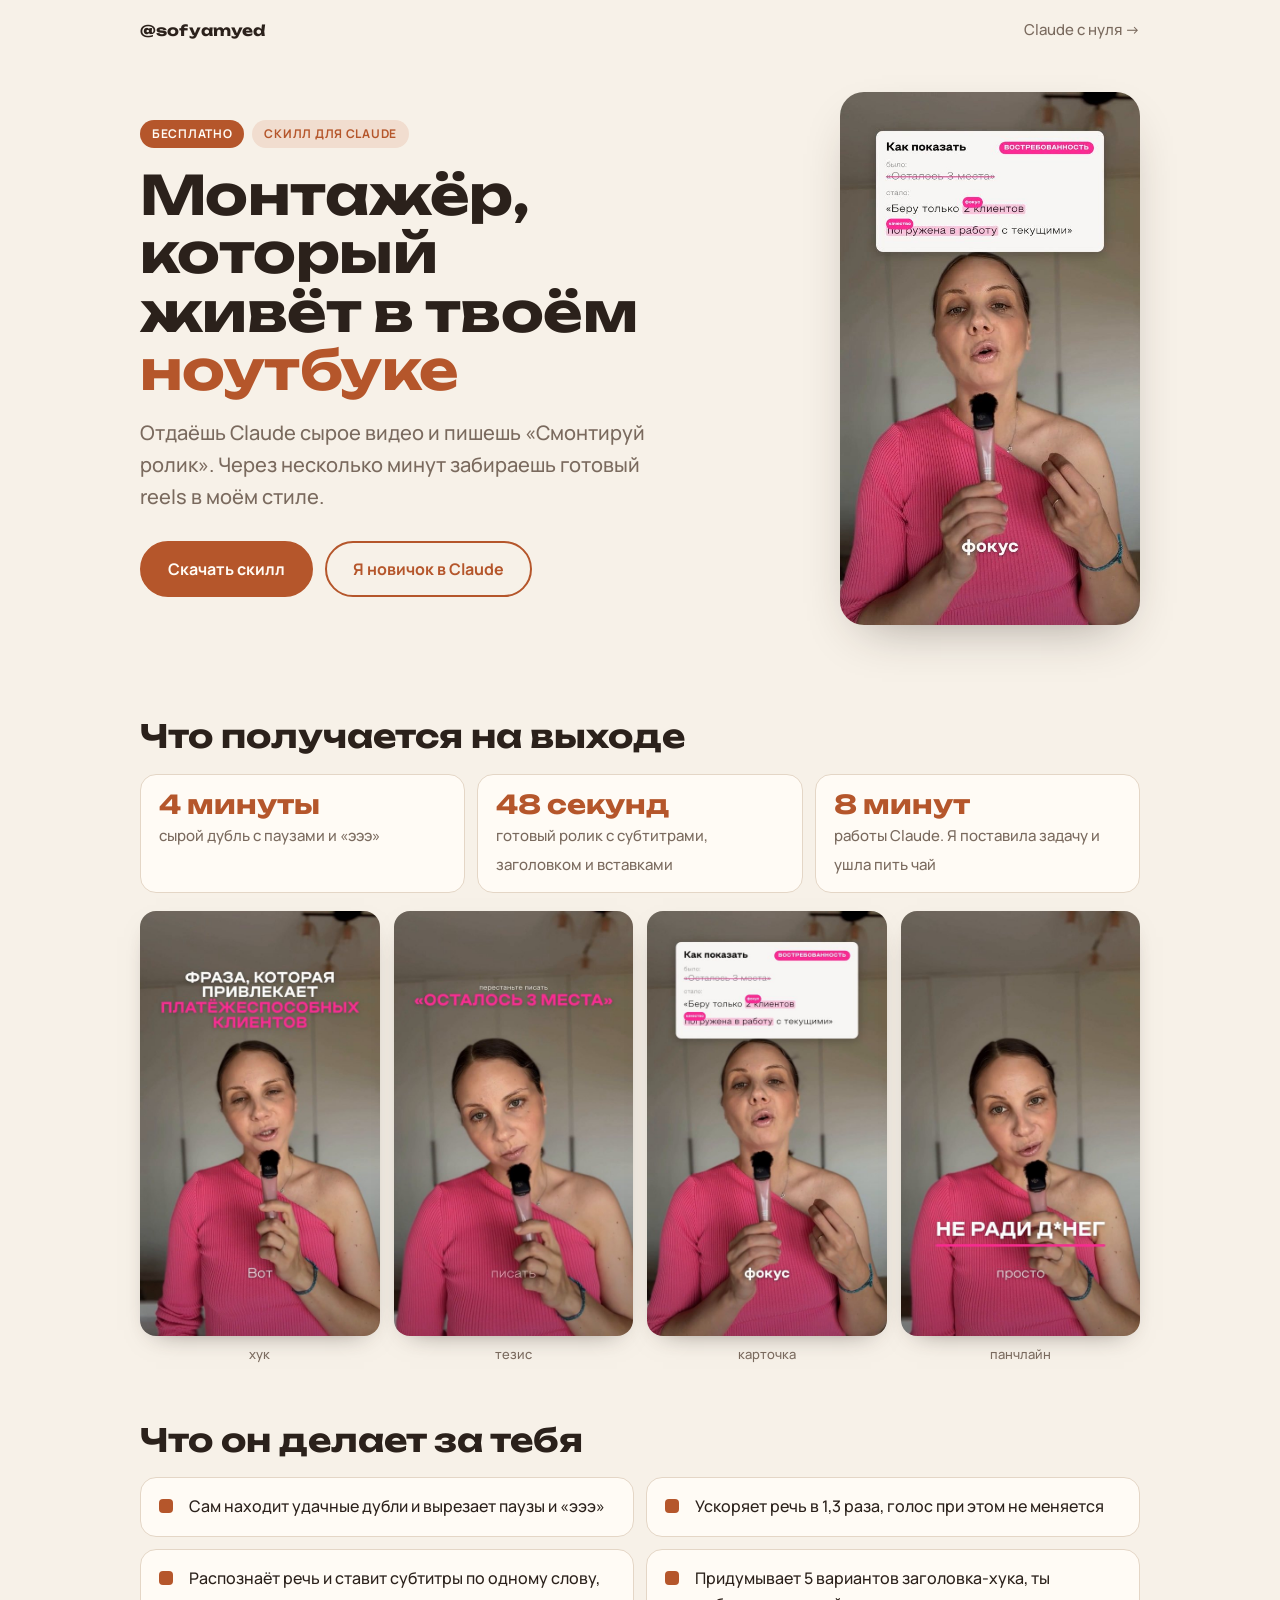
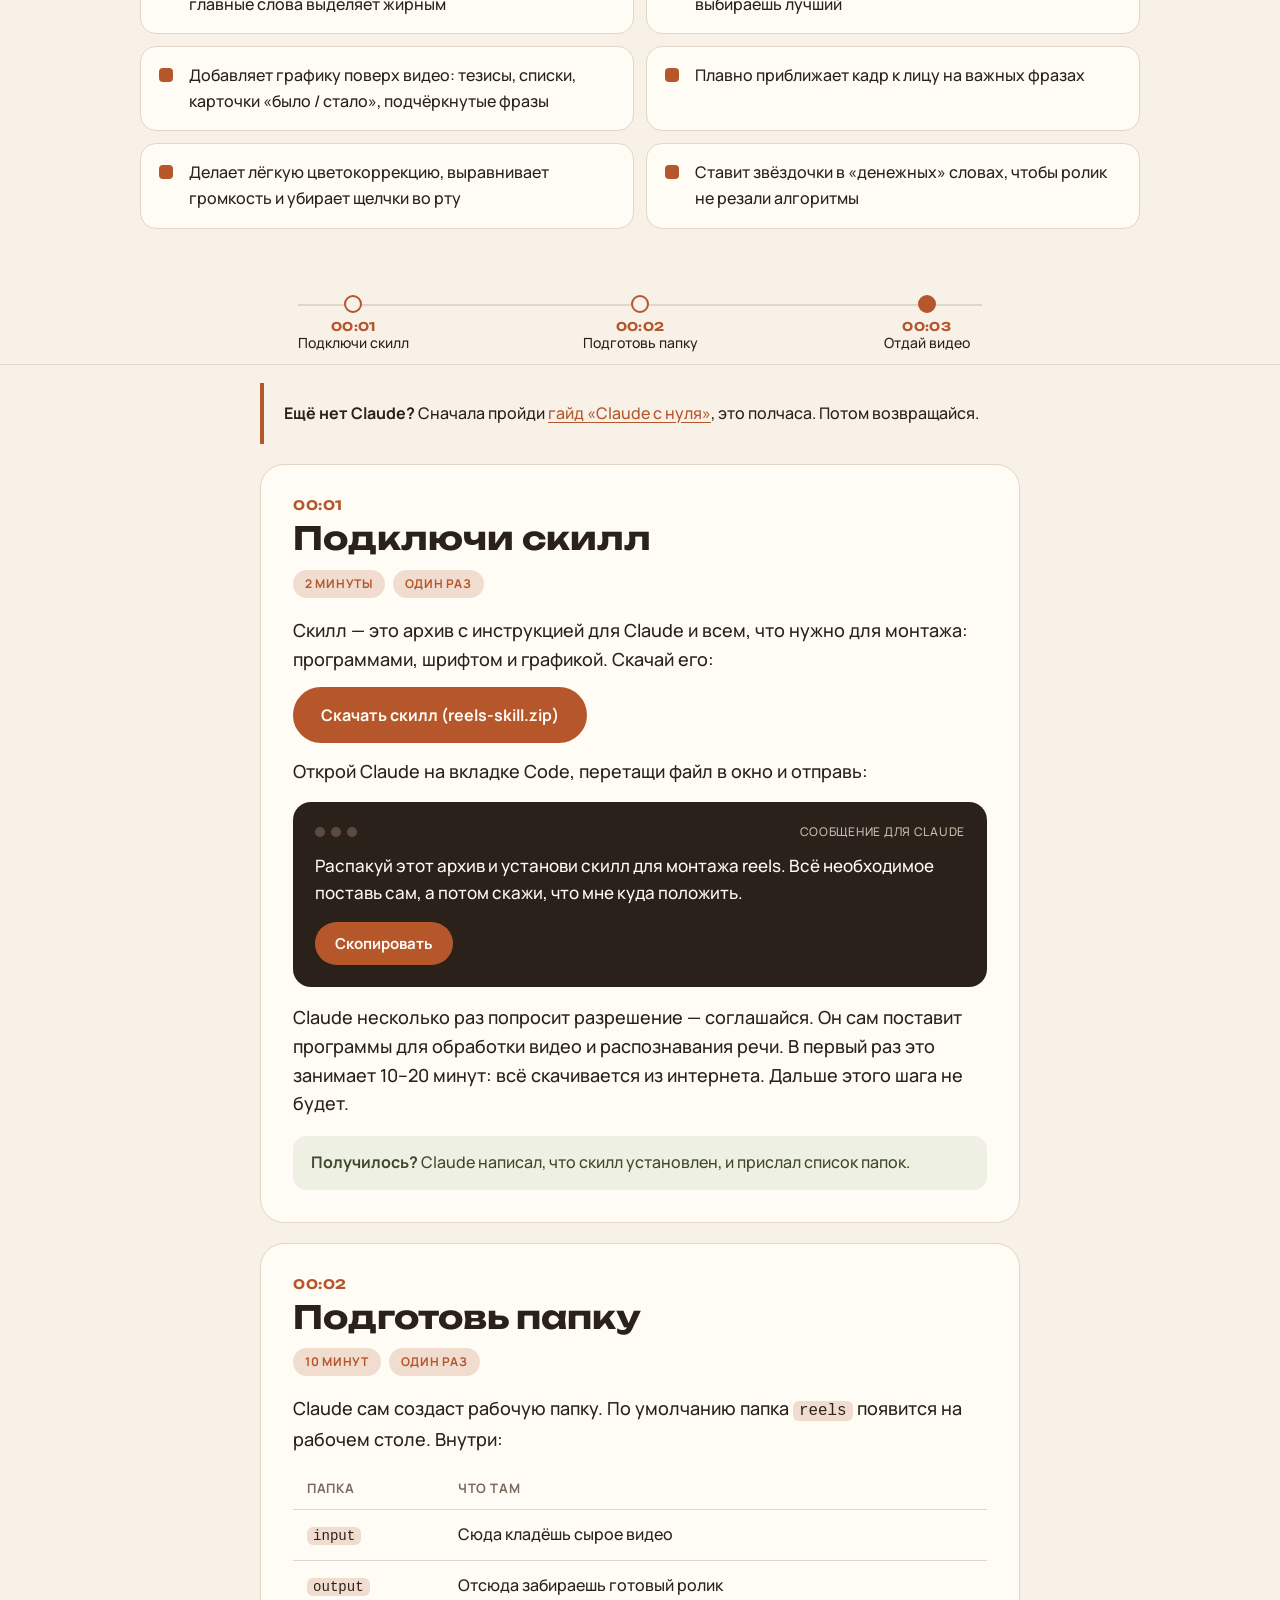
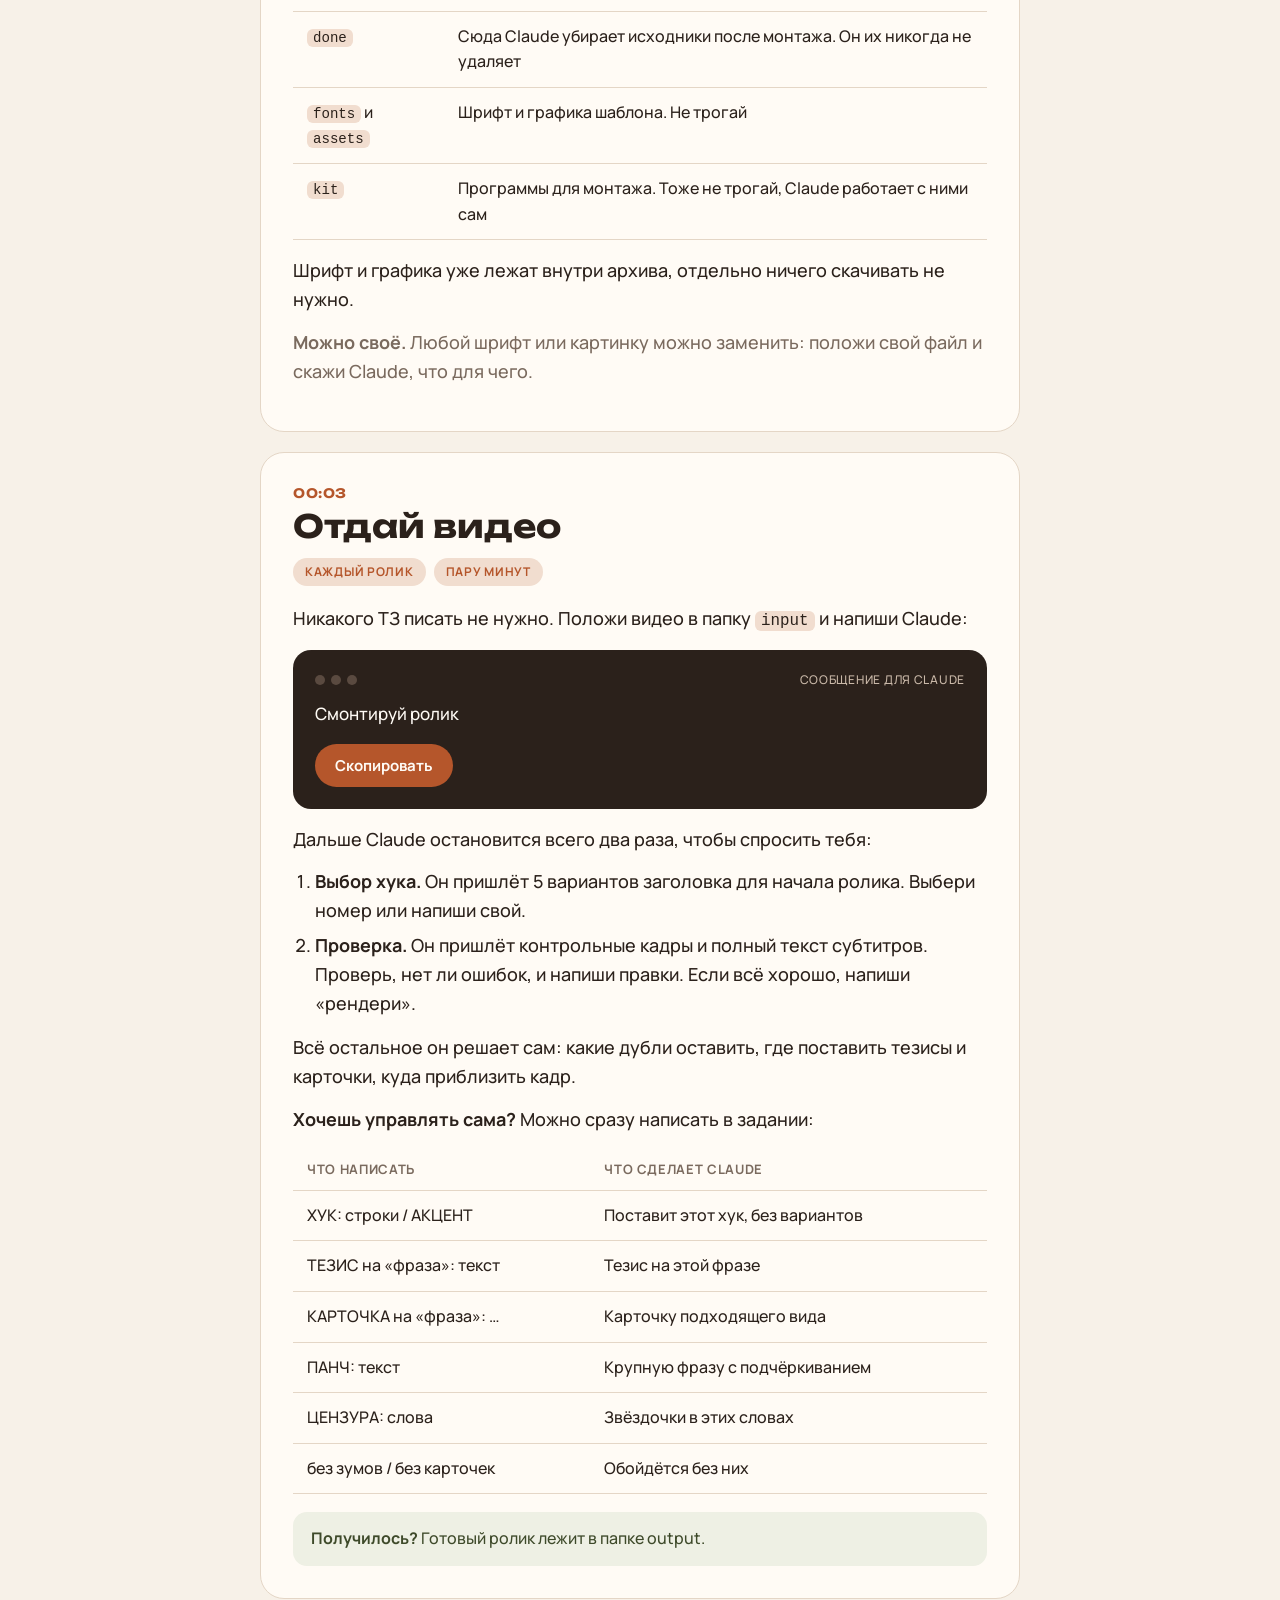
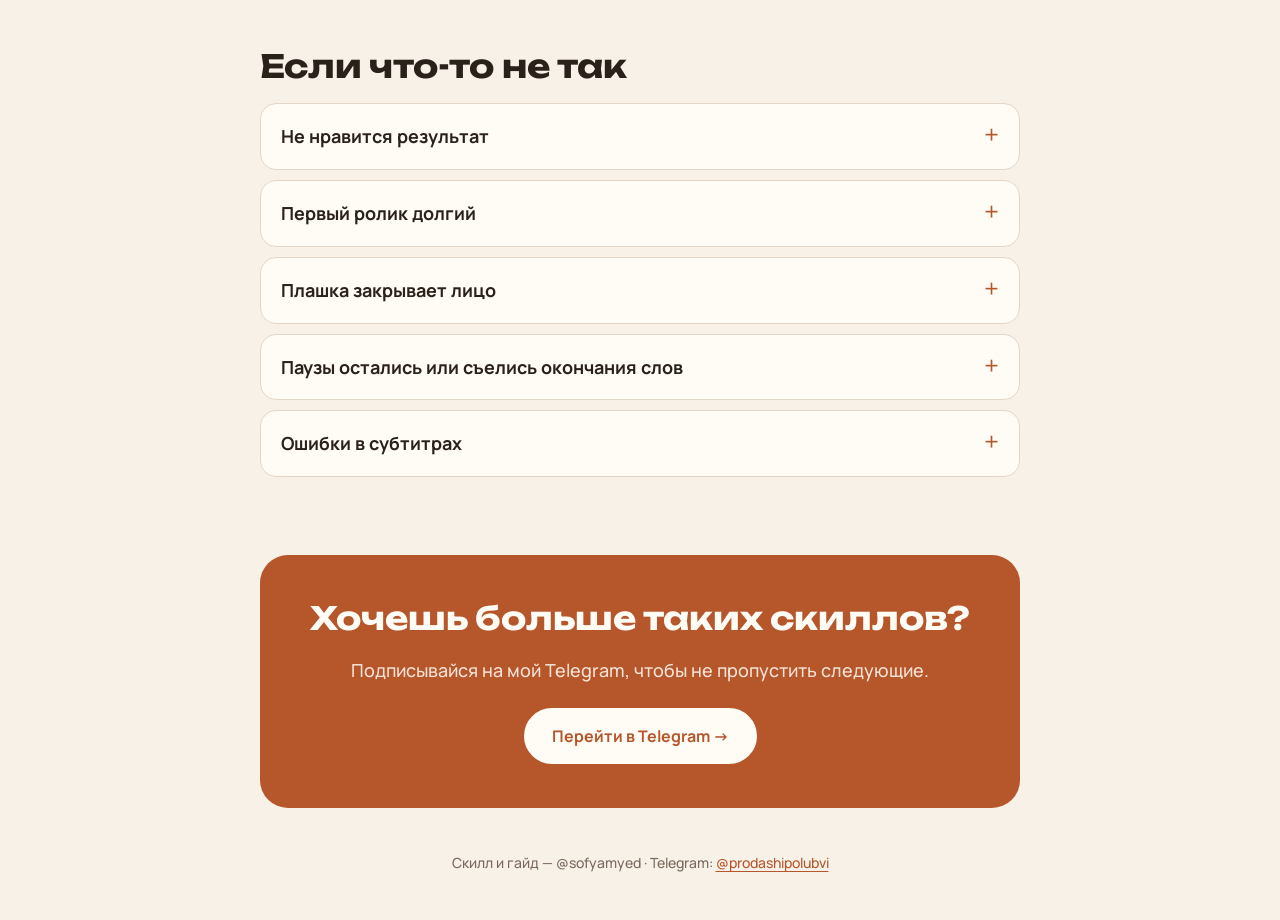
==== index.html @ a6f9e056 "Add files via upload" ====
<!doctype html>
<html lang="ru">
<head>
<meta charset="utf-8">
<meta name="viewport" content="width=device-width, initial-scale=1">
<title>Скилл монтажа reels для Claude | @sofyamyed</title>
<meta name="description" content="Бесплатный скилл для Claude: отдаёшь сырое видео — забираешь готовый reels с субтитрами, хуком и графикой.">
<meta property="og:type" content="article">
<meta property="og:title" content="Монтажёр в твоём ноутбуке">
<meta property="og:description" content="Бесплатный скилл для Claude: готовый reels из сырого видео">
<meta property="og:url" content="https://sofyamyed.github.io/">
<meta property="og:image" content="https://sofyamyed.github.io/img/prevyu-skill.jpg">
<meta name="twitter:card" content="summary_large_image">
<link rel="preconnect" href="https://fonts.googleapis.com">
<link rel="preconnect" href="https://fonts.gstatic.com" crossorigin>
<link href="https://fonts.googleapis.com/css2?family=Manrope:wght@400;500;700&family=Unbounded:wght@600;700&display=swap" rel="stylesheet">
<link rel="stylesheet" href="style.css">
</head>
<body>

<div class="wrap">
  <div class="top">
    <a class="top__brand" href="index.html">@sofyamyed</a>
    <a class="top__link" href="start.html">Claude с нуля →</a>
  </div>

  <header class="hero">
    <div>
      <div class="chips"><span class="chip chip--solid">бесплатно</span><span class="chip">скилл для Claude</span></div>
      <h1>Монтажёр, который живёт в твоём <em>ноутбуке</em></h1>
      <p class="lead">Отдаёшь Claude сырое видео и пишешь «Смонтируй ролик». Через несколько минут забираешь готовый reels в моём стиле.</p>
      <div class="btns">
        <a class="btn" href="files/reels-skill.zip" download>Скачать скилл</a>
        <a class="btn btn--ghost" href="start.html">Я новичок в Claude</a>
      </div>
    </div>
    <div class="hero__media hero__media--reel"><img src="img/kadr-3.jpg" alt="Кадр готового ролика с карточкой «было / стало»" width="540" height="960"></div>
  </header>

  <section>
    <h2>Что получается на выходе</h2>
    <div class="stats">
      <div class="stat"><b>4 минуты</b><span>сырой дубль с паузами и «эээ»</span></div>
      <div class="stat"><b>48 секунд</b><span>готовый ролик с субтитрами, заголовком и вставками</span></div>
      <div class="stat"><b>8 минут</b><span>работы Claude. Я поставила задачу и ушла пить чай</span></div>
    </div>
    <div class="reel">
      <figure><img src="img/kadr-1.jpg" alt="Хук в начале ролика" loading="lazy" width="540" height="960"><figcaption>хук</figcaption></figure>
      <figure><img src="img/kadr-2.jpg" alt="Тезис" loading="lazy" width="540" height="960"><figcaption>тезис</figcaption></figure>
      <figure><img src="img/kadr-3.jpg" alt="Карточка «было / стало»" loading="lazy" width="540" height="960"><figcaption>карточка</figcaption></figure>
      <figure><img src="img/kadr-4.jpg" alt="Панчлайн" loading="lazy" width="540" height="960"><figcaption>панчлайн</figcaption></figure>
    </div>
  </section>

  <section>
    <h2>Что он делает за тебя</h2>
    <ul class="feats">
      <li>Сам находит удачные дубли и вырезает паузы и «эээ»</li>
      <li>Ускоряет речь в 1,3 раза, голос при этом не меняется</li>
      <li>Распознаёт речь и ставит субтитры по одному слову, главные слова выделяет жирным</li>
      <li>Придумывает 5 вариантов заголовка-хука, ты выбираешь лучший</li>
      <li>Добавляет графику поверх видео: тезисы, списки, карточки «было / стало», подчёркнутые фразы</li>
      <li>Плавно приближает кадр к лицу на важных фразах</li>
      <li>Делает лёгкую цветокоррекцию, выравнивает громкость и убирает щелчки во рту</li>
      <li>Ставит звёздочки в «денежных» словах, чтобы ролик не резали алгоритмы</li>
    </ul>
  </section>
</div>

<nav class="tl" aria-label="Шаги">
  <div class="tl__track">
    <a class="tl__step" href="#step1"><span class="tl__dot"></span><span class="tl__time">00:01</span>Подключи скилл</a>
    <a class="tl__step" href="#step2"><span class="tl__dot"></span><span class="tl__time">00:02</span>Подготовь папку</a>
    <a class="tl__step" href="#step3"><span class="tl__dot"></span><span class="tl__time">00:03</span>Отдай видео</a>
  </div>
</nav>

<main class="wrap"><div class="narrow">

  <p class="aside"><b>Ещё нет Claude?</b> Сначала пройди <a href="start.html">гайд «Claude с нуля»</a>, это полчаса. Потом возвращайся.</p>

  <article class="step" id="step1">
    <div class="step__time">00:01</div>
    <h2>Подключи скилл</h2>
    <div class="chips"><span class="chip">2 минуты</span><span class="chip">один раз</span></div>
    <p>Скилл — это архив с инструкцией для Claude и всем, что нужно для монтажа: программами, шрифтом и графикой. Скачай его:</p>
    <p><a class="btn" href="files/reels-skill.zip" download>Скачать скилл (reels-skill.zip)</a></p>
    <p>Открой Claude на вкладке Code, перетащи файл в окно и отправь:</p>
    <div class="copy">
      <div class="copy__bar"><div class="copy__dots"><i></i><i></i><i></i></div><div class="copy__label">Сообщение для Claude</div></div>
      <p class="copy__text">Распакуй этот архив и установи скилл для монтажа reels. Всё необходимое поставь сам, а потом скажи, что мне куда положить.</p>
      <button class="copy__btn" type="button">Скопировать</button>
    </div>
    <p>Claude несколько раз попросит разрешение — соглашайся. Он сам поставит программы для обработки видео и распознавания речи. В первый раз это занимает 10–20 минут: всё скачивается из интернета. Дальше этого шага не будет.</p>
    <p class="check"><b>Получилось?</b> Claude написал, что скилл установлен, и прислал список папок.</p>
  </article>

  <article class="step" id="step2">
    <div class="step__time">00:02</div>
    <h2>Подготовь папку</h2>
    <div class="chips"><span class="chip">10 минут</span><span class="chip">один раз</span></div>
    <p>Claude сам создаст рабочую папку. По умолчанию папка <code>reels</code> появится на рабочем столе. Внутри:</p>
    <table class="table">
      <thead><tr><th>Папка</th><th>Что там</th></tr></thead>
      <tbody>
        <tr><td><code>input</code></td><td>Сюда кладёшь сырое видео</td></tr>
        <tr><td><code>output</code></td><td>Отсюда забираешь готовый ролик</td></tr>
        <tr><td><code>done</code></td><td>Сюда Claude убирает исходники после монтажа. Он их никогда не удаляет</td></tr>
        <tr><td><code>fonts</code> и <code>assets</code></td><td>Шрифт и графика шаблона. Не трогай</td></tr>
        <tr><td><code>kit</code></td><td>Программы для монтажа. Тоже не трогай, Claude работает с ними сам</td></tr>
      </tbody>
    </table>
    <p>Шрифт и графика уже лежат внутри архива, отдельно ничего скачивать не нужно.</p>
    <p class="muted"><b>Можно своё.</b> Любой шрифт или картинку можно заменить: положи свой файл и скажи Claude, что для чего.</p>
  </article>

  <article class="step" id="step3">
    <div class="step__time">00:03</div>
    <h2>Отдай видео</h2>
    <div class="chips"><span class="chip">каждый ролик</span><span class="chip">пару минут</span></div>
    <p>Никакого ТЗ писать не нужно. Положи видео в папку <code>input</code> и напиши Claude:</p>
    <div class="copy">
      <div class="copy__bar"><div class="copy__dots"><i></i><i></i><i></i></div><div class="copy__label">Сообщение для Claude</div></div>
      <p class="copy__text">Смонтируй ролик</p>
      <button class="copy__btn" type="button">Скопировать</button>
    </div>
    <p>Дальше Claude остановится всего два раза, чтобы спросить тебя:</p>
    <ol>
      <li><b>Выбор хука.</b> Он пришлёт 5 вариантов заголовка для начала ролика. Выбери номер или напиши свой.</li>
      <li><b>Проверка.</b> Он пришлёт контрольные кадры и полный текст субтитров. Проверь, нет ли ошибок, и напиши правки. Если всё хорошо, напиши «рендери».</li>
    </ol>
    <p>Всё остальное он решает сам: какие дубли оставить, где поставить тезисы и карточки, куда приблизить кадр.</p>
    <p><b>Хочешь управлять сама?</b> Можно сразу написать в задании:</p>
    <table class="table">
      <thead><tr><th>Что написать</th><th>Что сделает Claude</th></tr></thead>
      <tbody>
        <tr><td>ХУК: строки / АКЦЕНТ</td><td>Поставит этот хук, без вариантов</td></tr>
        <tr><td>ТЕЗИС на «фраза»: текст</td><td>Тезис на этой фразе</td></tr>
        <tr><td>КАРТОЧКА на «фраза»: …</td><td>Карточку подходящего вида</td></tr>
        <tr><td>ПАНЧ: текст</td><td>Крупную фразу с подчёркиванием</td></tr>
        <tr><td>ЦЕНЗУРА: слова</td><td>Звёздочки в этих словах</td></tr>
        <tr><td>без зумов / без карточек</td><td>Обойдётся без них</td></tr>
      </tbody>
    </table>
    <p class="check"><b>Получилось?</b> Готовый ролик лежит в папке output.</p>
  </article>

  <section class="faq">
    <h2>Если что-то не так</h2>
    <details><summary>Не нравится результат</summary><p>Напиши правку обычными словами: «субтитры крупнее», «зумов поменьше». Попроси запомнить, и следующие ролики будут уже с правкой.</p></details>
    <details><summary>Первый ролик долгий</summary><p>Это нормально: в первый раз Claude ставит программы и настраивается. Дальше быстрее.</p></details>
    <details><summary>Плашка закрывает лицо</summary><p>Напиши, на какой секунде: «на 0:15 плашка наезжает на лицо, сдвинь её». Claude переставит.</p></details>
    <details><summary>Паузы остались или съелись окончания слов</summary><p>Иногда склейки получаются слишком длинными, а иногда наоборот, слишком короткими, и проглатываются концы слов. Напиши, где именно: «на 0:22 большая пауза» или «на 0:31 обрезалось окончание слова, верни».</p></details>
    <details><summary>Ошибки в субтитрах</summary><p>Claude мог не так расслышать слово или написать его неправильно. Напиши: «на 0:40 в субтитрах не то слово, должно быть …». Он поправит.</p></details>
  </section>

  <div class="final">
    <h2>Хочешь больше таких скиллов?</h2>
    <p>Подписывайся на мой Telegram, чтобы не пропустить следующие.</p>
    <a class="btn btn--light" href="https://t.me/prodashipolubvi" target="_blank" rel="noopener">Перейти в Telegram →</a>
  </div>

</div></main>

<footer>Скилл и гайд — @sofyamyed · Telegram: <a href="https://t.me/prodashipolubvi" target="_blank" rel="noopener">@prodashipolubvi</a></footer>
<script src="script.js"></script>
</body>
</html>
---- style.css ----
:root{
  --bg:#F7F1E8; --card:#FFFBF5; --line:#E4D6C6; --ink:#2B211B; --muted:#7A6A5E;
  --accent:#B5562B; --accent-dark:#9C4722; --accent-soft:#F1DDCF; --dark:#2B211B; --on-dark:#FFFBF5;
  --head:'Unbounded',system-ui,sans-serif; --body:'Manrope',system-ui,-apple-system,'Segoe UI',Arial,sans-serif;
}
*{box-sizing:border-box}
html{scroll-behavior:smooth;-webkit-text-size-adjust:100%}
body{margin:0;background:var(--bg);color:var(--ink);font:500 18px/1.6 var(--body)}
img{max-width:100%;height:auto;display:block}
a{color:var(--accent);text-underline-offset:3px}
a:hover{color:var(--accent-dark)}
code{font-family:ui-monospace,Menlo,Consolas,monospace;font-size:.88em;background:var(--accent-soft);padding:1px 6px;border-radius:6px}
.wrap{max-width:1040px;margin:0 auto;padding:0 20px}
.narrow{max-width:760px;margin:0 auto}

/* top bar */
.top{display:flex;justify-content:space-between;align-items:center;padding:18px 0;font-size:15px}
.top__brand{font:700 15px var(--head);color:var(--ink);text-decoration:none;letter-spacing:.01em}
.top__link{color:var(--muted);text-decoration:none}
.top__link:hover{color:var(--accent)}

/* hero */
.hero{display:grid;grid-template-columns:1.1fr .9fr;gap:48px;align-items:center;padding:32px 0 64px}
.hero__media img{border-radius:24px;width:100%;max-width:440px;margin-left:auto;box-shadow:0 20px 50px -24px rgba(43,33,27,.45)}
.hero__media--reel img{max-width:300px}
h1{font:700 clamp(34px,5vw,54px)/1.08 var(--head);margin:18px 0 18px;letter-spacing:-.01em}
h1 em{font-style:normal;color:var(--accent)}
.lead{font-size:20px;color:var(--muted);margin:0 0 28px;max-width:34em}
.btns{display:flex;flex-wrap:wrap;gap:12px}
.btn{display:inline-flex;align-items:center;gap:8px;background:var(--accent);color:var(--on-dark);text-decoration:none;font:700 16px var(--body);padding:15px 26px;border-radius:999px;border:2px solid var(--accent);transition:background .2s,border-color .2s}
.btn:hover{background:var(--accent-dark);border-color:var(--accent-dark);color:var(--on-dark)}
.btn--ghost{background:transparent;color:var(--accent)}
.btn--ghost:hover{background:var(--accent-soft);color:var(--accent-dark);border-color:var(--accent)}
.btn--light{background:var(--on-dark);color:var(--accent);border-color:var(--on-dark)}
.btn--light:hover{background:#fff;color:var(--accent-dark);border-color:#fff}

/* chips */
.chips{display:flex;flex-wrap:wrap;gap:8px}
.chip{display:inline-block;font:700 12px/1 var(--body);letter-spacing:.06em;text-transform:uppercase;color:var(--accent);background:var(--accent-soft);padding:8px 12px;border-radius:999px}
.chip--solid{background:var(--accent);color:var(--on-dark)}

/* sections */
section{padding:28px 0}
h2{font:700 clamp(24px,3.2vw,32px)/1.2 var(--head);margin:0 0 18px}
h3{font:700 19px/1.35 var(--head);margin:0 0 8px}
p{margin:0 0 14px}
.muted{color:var(--muted)}

/* three cards */
.grid3{display:grid;grid-template-columns:repeat(3,1fr);gap:16px}
.card{background:var(--card);border:1px solid var(--line);border-radius:20px;padding:24px}
.card p{margin:0;color:var(--muted);font-size:16px}
.note{margin-top:18px;font-size:16px;color:var(--muted)}

/* timeline */
.tl{position:sticky;top:0;z-index:5;background:rgba(247,241,232,.94);backdrop-filter:blur(8px);-webkit-backdrop-filter:blur(8px);border-bottom:1px solid var(--line);margin:24px 0 8px}
.tl__track{position:relative;display:flex;justify-content:space-between;max-width:900px;margin:0 auto;padding:14px 20px 12px}
.tl__track:before{content:'';position:absolute;left:12%;right:12%;top:23px;height:2px;background:var(--line)}
.tl__step{position:relative;flex:1;text-align:center;text-decoration:none;color:var(--ink);font-size:14px;line-height:1.3}
.tl__dot{display:block;width:18px;height:18px;margin:0 auto 6px;border-radius:50%;background:var(--bg);border:2px solid var(--accent);transition:background .2s}
.tl__step:hover .tl__dot,.tl__step.is-on .tl__dot{background:var(--accent)}
.tl__time{display:block;font:700 12px var(--head);color:var(--accent);letter-spacing:.03em}

/* step card */
.step{scroll-margin-top:96px;background:var(--card);border:1px solid var(--line);border-radius:24px;padding:32px;margin:20px 0}
.step__time{font:700 13px var(--head);color:var(--accent);letter-spacing:.04em;margin-bottom:6px}
.step h2{margin-bottom:12px}
.step .chips{margin-bottom:18px}
.step ol,.step ul{padding-left:22px;margin:0 0 16px}
.step li{margin:6px 0}
.check{margin:18px 0 0;padding:14px 18px;border-radius:14px;background:#EEF0E4;color:#3E4A2A;font-size:16px}
.check b{color:#3E4A2A}
.aside{margin:18px 0;padding:18px 20px;border-left:4px solid var(--accent);background:var(--bg);border-radius:0 14px 14px 0;font-size:16px}
.aside ul,.aside ol{margin:8px 0 10px}
.aside p:last-child{margin-bottom:0}

/* copy card */
.copy{background:var(--dark);border-radius:18px;padding:20px 22px 22px;margin:16px 0}
.copy__bar{display:flex;align-items:center;justify-content:space-between;gap:12px;margin-bottom:12px}
.copy__dots{display:flex;gap:6px}.copy__dots i{width:10px;height:10px;border-radius:50%;background:#5a4a40;display:block}
.copy__label{color:#C9B8A8;font-size:12px;letter-spacing:.06em;text-transform:uppercase}
.copy__text{color:var(--on-dark);font-size:17px;line-height:1.55;white-space:pre-wrap;margin:0}
.copy__btn{margin-top:16px;background:var(--accent);color:var(--on-dark);border:0;border-radius:999px;padding:11px 20px;font:700 15px var(--body);cursor:pointer;transition:background .2s}
.copy__btn:hover{background:var(--accent-dark)}
.copy__btn.is-done{background:#6b7d4a}

/* tables */
.table{width:100%;border-collapse:collapse;font-size:16px;margin:8px 0 16px}
.table th,.table td{text-align:left;padding:12px 14px;border-bottom:1px solid var(--line);vertical-align:top}
.table th{font:700 13px var(--body);letter-spacing:.05em;text-transform:uppercase;color:var(--muted)}

/* faq */
.faq details{background:var(--card);border:1px solid var(--line);border-radius:16px;margin:10px 0;padding:0 20px}
.faq summary{cursor:pointer;list-style:none;font-weight:700;padding:18px 28px 18px 0;position:relative}
.faq summary::-webkit-details-marker{display:none}
.faq summary:after{content:'+';position:absolute;right:0;top:12px;font:400 26px var(--body);color:var(--accent)}
.faq details[open] summary:after{content:'–'}
.faq details p{color:var(--muted);font-size:16px;padding-bottom:16px;margin:0}

/* storyboard */
.reel{display:grid;grid-template-columns:repeat(4,1fr);gap:14px;margin-top:18px}
.reel figure{margin:0}
.reel img{border-radius:16px;aspect-ratio:9/16;object-fit:cover;width:100%;box-shadow:0 10px 26px -16px rgba(43,33,27,.6)}
.reel figcaption{font-size:13px;color:var(--muted);text-align:center;margin-top:8px}
.stats{display:flex;flex-wrap:wrap;gap:12px;margin-top:4px}
.stat{background:var(--card);border:1px solid var(--line);border-radius:16px;padding:14px 18px;flex:1;min-width:180px}
.stat b{display:block;font:700 26px/1.2 var(--head);color:var(--accent)}
.stat span{font-size:15px;color:var(--muted)}

/* feature list */
.feats{list-style:none;padding:0;margin:0;display:grid;grid-template-columns:1fr 1fr;gap:12px}
.feats li{background:var(--card);border:1px solid var(--line);border-radius:16px;padding:16px 18px 16px 48px;position:relative;font-size:16px}
.feats li:before{content:'';position:absolute;left:18px;top:21px;width:14px;height:14px;border-radius:4px;background:var(--accent)}

/* final */
.final{background:var(--accent);color:var(--on-dark);border-radius:28px;padding:44px 36px;margin:40px 0 24px;text-align:center}
.final h2{color:var(--on-dark)}
.final p{color:#F6E2D6;max-width:34em;margin:0 auto 24px}
footer{padding:20px 0 48px;text-align:center;font-size:14px;color:var(--muted)}

@media (max-width:820px){
  .hero{grid-template-columns:1fr;gap:28px;padding-top:12px}
  .hero__media{order:-1}
  .hero__media img{margin:0 auto;max-width:360px}
  .hero__media--reel img{max-width:240px}
  .grid3{grid-template-columns:1fr}
  .feats{grid-template-columns:1fr}
  .reel{grid-template-columns:repeat(2,1fr)}
}
@media (max-width:520px){
  body{font-size:17px}
  .wrap{padding:0 16px}
  .step{padding:22px 18px}
  .lead{font-size:18px}
  .tl__step{font-size:11px}
  .tl__time{font-size:10px}
  .final{padding:32px 20px}
  .table th,.table td{padding:10px 8px}
  .btn{width:100%;justify-content:center}
}
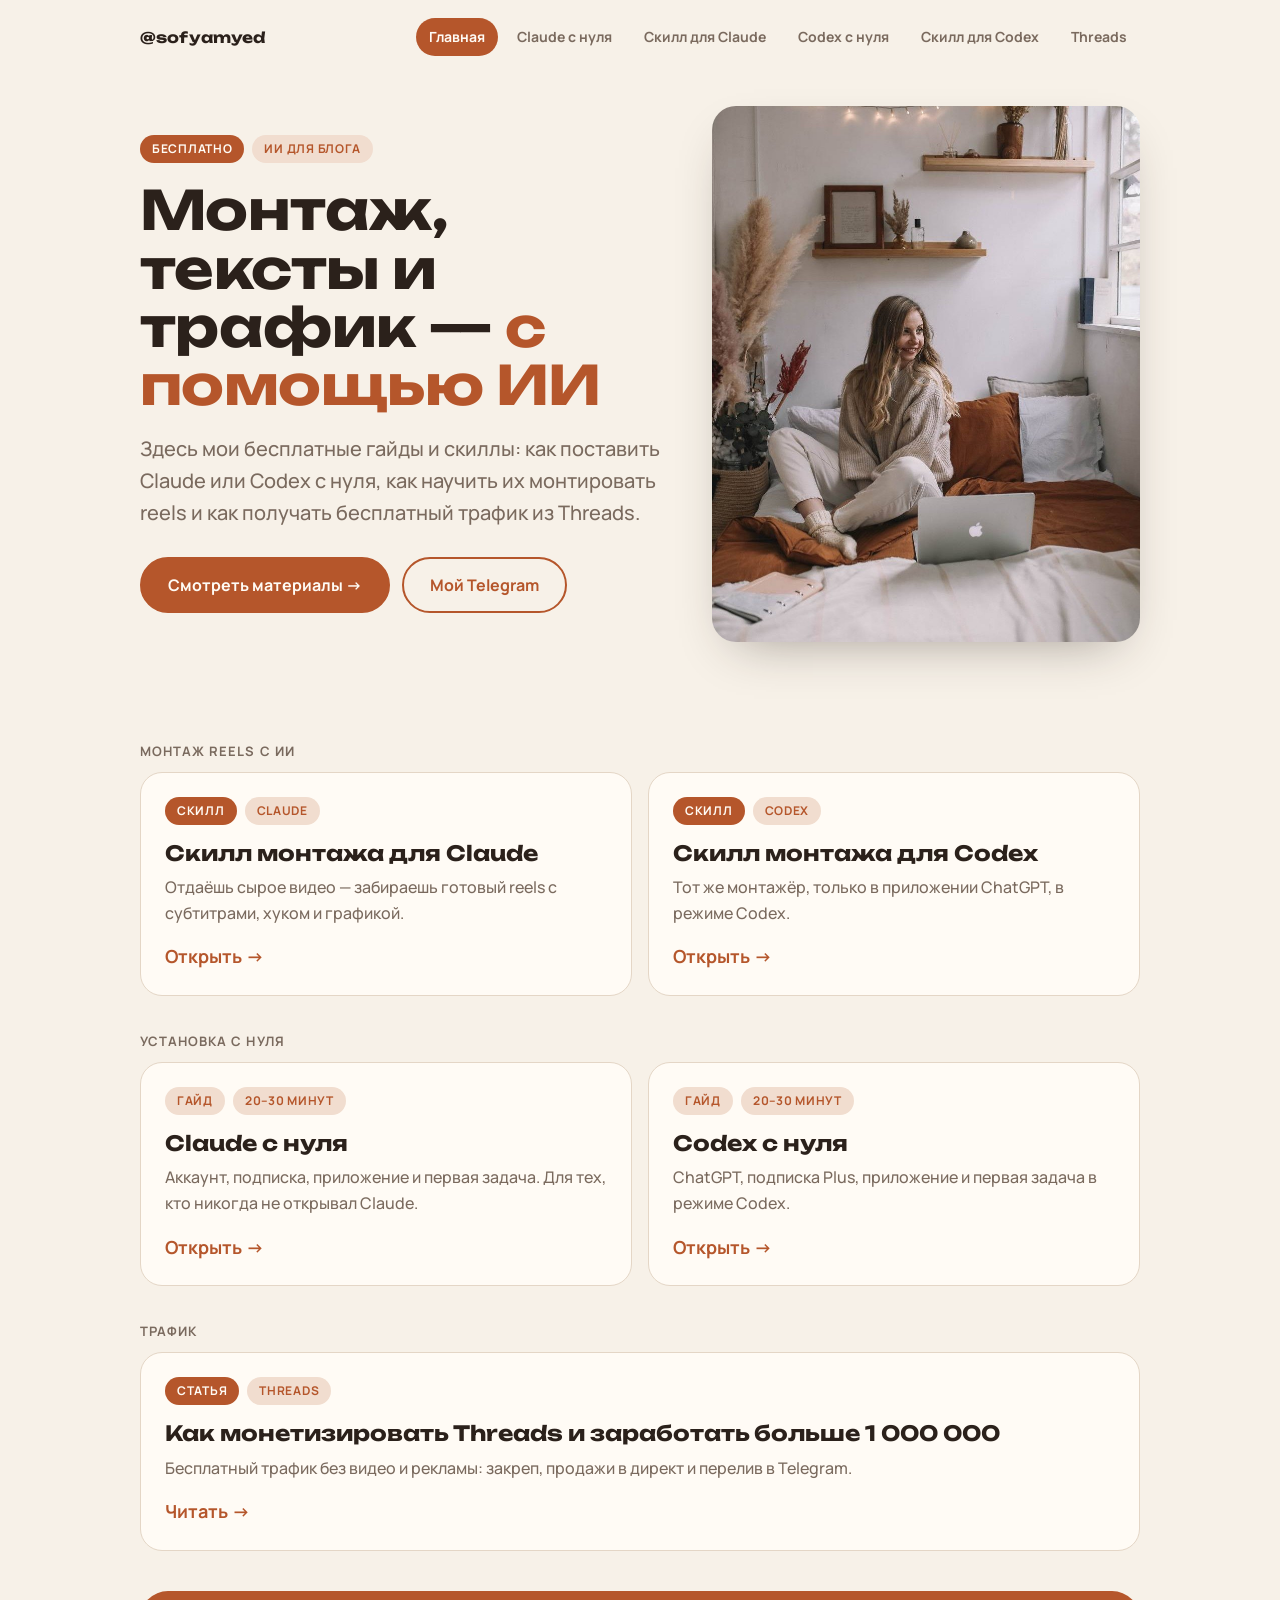
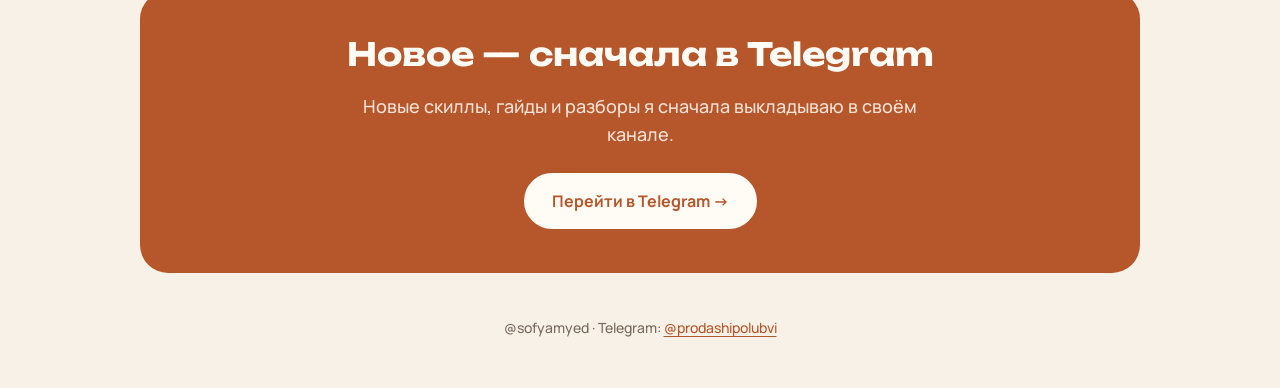
==== commit fca79122: "Add files via upload" ====
--- a/index.html
+++ b/index.html
@@ -3,166 +3,99 @@
 <head>
 <meta charset="utf-8">
 <meta name="viewport" content="width=device-width, initial-scale=1">
-<title>Скилл монтажа reels для Claude | @sofyamyed</title>
-<meta name="description" content="Бесплатный скилл для Claude: отдаёшь сырое видео — забираешь готовый reels с субтитрами, хуком и графикой.">
-<meta property="og:type" content="article">
-<meta property="og:title" content="Монтажёр в твоём ноутбуке">
-<meta property="og:description" content="Бесплатный скилл для Claude: готовый reels из сырого видео">
+<title>@sofyamyed — ИИ и трафик для экспертов</title>
+<meta name="description" content="Бесплатные гайды и скиллы: Claude и Codex с нуля, монтаж reels с помощью ИИ, статья про трафик из Threads.">
+<meta property="og:type" content="website">
+<meta property="og:title" content="@sofyamyed — ИИ и трафик для экспертов">
+<meta property="og:description" content="Гайды по Claude и Codex, скилл монтажа reels и статья про Threads">
 <meta property="og:url" content="https://sofyamyed.github.io/">
-<meta property="og:image" content="https://sofyamyed.github.io/img/prevyu-skill.jpg">
+<meta property="og:image" content="https://sofyamyed.github.io/img/prevyu-home.jpg">
 <meta name="twitter:card" content="summary_large_image">
 <link rel="preconnect" href="https://fonts.googleapis.com">
 <link rel="preconnect" href="https://fonts.gstatic.com" crossorigin>
 <link href="https://fonts.googleapis.com/css2?family=Manrope:wght@400;500;700&family=Unbounded:wght@600;700&display=swap" rel="stylesheet">
 <link rel="stylesheet" href="style.css">
+<style>
+  .hub{display:grid;grid-template-columns:repeat(2,1fr);gap:16px;margin-top:8px}
+  .tile{display:flex;flex-direction:column;background:var(--card);border:1px solid var(--line);border-radius:22px;padding:24px;text-decoration:none;color:var(--ink);transition:transform .2s,box-shadow .2s,border-color .2s}
+  .tile:hover{transform:translateY(-3px);border-color:var(--accent);box-shadow:0 14px 34px -22px rgba(43,33,27,.6);color:var(--ink)}
+  .tile .chips{margin-bottom:14px}
+  .tile h3{font-size:21px;margin-bottom:8px}
+  .tile p{color:var(--muted);font-size:16px;margin:0 0 16px}
+  .tile__go{margin-top:auto;font-weight:700;color:var(--accent)}
+  .tile--wide{grid-column:1/-1}
+  .group{font:700 13px var(--body);letter-spacing:.08em;text-transform:uppercase;color:var(--muted);margin:36px 0 12px}
+  @media (max-width:820px){.hub{grid-template-columns:1fr}}
+</style>
 </head>
 <body>
 
 <div class="wrap">
-  <div class="top">
-    <a class="top__brand" href="index.html">@sofyamyed</a>
-    <a class="top__link" href="start.html">Claude с нуля →</a>
-  </div>
+  <div class="top"><a class="top__brand" href="index.html">@sofyamyed</a><nav class="menu" aria-label="Разделы сайта"><a href="index.html" class="is-on" aria-current="page">Главная</a><a href="start.html">Claude с нуля</a><a href="claude.html">Скилл для Claude</a><a href="codex-start.html">Codex с нуля</a><a href="codex.html">Скилл для Codex</a><a href="threads.html">Threads</a></nav></div>
 
   <header class="hero">
     <div>
-      <div class="chips"><span class="chip chip--solid">бесплатно</span><span class="chip">скилл для Claude</span></div>
-      <h1>Монтажёр, который живёт в твоём <em>ноутбуке</em></h1>
-      <p class="lead">Отдаёшь Claude сырое видео и пишешь «Смонтируй ролик». Через несколько минут забираешь готовый reels в моём стиле.</p>
-      <div class="btns">
-        <a class="btn" href="files/reels-skill.zip" download>Скачать скилл</a>
-        <a class="btn btn--ghost" href="start.html">Я новичок в Claude</a>
-      </div>
+      <div class="chips"><span class="chip chip--solid">бесплатно</span><span class="chip">ИИ для блога</span></div>
+      <h1>Монтаж, тексты и трафик — <em>с помощью ИИ</em></h1>
+      <p class="lead">Здесь мои бесплатные гайды и скиллы: как поставить Claude или Codex с нуля, как научить их монтировать reels и как получать бесплатный трафик из Threads.</p>
+      <div class="btns"><a class="btn" href="#all">Смотреть материалы →</a><a class="btn btn--ghost" href="https://t.me/prodashipolubvi" target="_blank" rel="noopener">Мой Telegram</a></div>
     </div>
-    <div class="hero__media hero__media--reel"><img src="img/kadr-3.jpg" alt="Кадр готового ролика с карточкой «было / стало»" width="540" height="960"></div>
+    <div class="hero__media"><img src="img/oblozhka.jpg" alt="Софья с ноутбуком" width="853" height="1066"></div>
   </header>
-
-  <section>
-    <h2>Что получается на выходе</h2>
-    <div class="stats">
-      <div class="stat"><b>4 минуты</b><span>сырой дубль с паузами и «эээ»</span></div>
-      <div class="stat"><b>48 секунд</b><span>готовый ролик с субтитрами, заголовком и вставками</span></div>
-      <div class="stat"><b>8 минут</b><span>работы Claude. Я поставила задачу и ушла пить чай</span></div>
-    </div>
-    <div class="reel">
-      <figure><img src="img/kadr-1.jpg" alt="Хук в начале ролика" loading="lazy" width="540" height="960"><figcaption>хук</figcaption></figure>
-      <figure><img src="img/kadr-2.jpg" alt="Тезис" loading="lazy" width="540" height="960"><figcaption>тезис</figcaption></figure>
-      <figure><img src="img/kadr-3.jpg" alt="Карточка «было / стало»" loading="lazy" width="540" height="960"><figcaption>карточка</figcaption></figure>
-      <figure><img src="img/kadr-4.jpg" alt="Панчлайн" loading="lazy" width="540" height="960"><figcaption>панчлайн</figcaption></figure>
-    </div>
-  </section>
-
-  <section>
-    <h2>Что он делает за тебя</h2>
-    <ul class="feats">
-      <li>Сам находит удачные дубли и вырезает паузы и «эээ»</li>
-      <li>Ускоряет речь в 1,3 раза, голос при этом не меняется</li>
-      <li>Распознаёт речь и ставит субтитры по одному слову, главные слова выделяет жирным</li>
-      <li>Придумывает 5 вариантов заголовка-хука, ты выбираешь лучший</li>
-      <li>Добавляет графику поверх видео: тезисы, списки, карточки «было / стало», подчёркнутые фразы</li>
-      <li>Плавно приближает кадр к лицу на важных фразах</li>
-      <li>Делает лёгкую цветокоррекцию, выравнивает громкость и убирает щелчки во рту</li>
-      <li>Ставит звёздочки в «денежных» словах, чтобы ролик не резали алгоритмы</li>
-    </ul>
-  </section>
 </div>
 
-<nav class="tl" aria-label="Шаги">
-  <div class="tl__track">
-    <a class="tl__step" href="#step1"><span class="tl__dot"></span><span class="tl__time">00:01</span>Подключи скилл</a>
-    <a class="tl__step" href="#step2"><span class="tl__dot"></span><span class="tl__time">00:02</span>Подготовь папку</a>
-    <a class="tl__step" href="#step3"><span class="tl__dot"></span><span class="tl__time">00:03</span>Отдай видео</a>
+<main class="wrap" id="all">
+
+  <p class="group">Монтаж reels с ИИ</p>
+  <div class="hub">
+    <a class="tile" href="claude.html">
+      <div class="chips"><span class="chip chip--solid">скилл</span><span class="chip">Claude</span></div>
+      <h3>Скилл монтажа для Claude</h3>
+      <p>Отдаёшь сырое видео — забираешь готовый reels с субтитрами, хуком и графикой.</p>
+      <span class="tile__go">Открыть →</span>
+    </a>
+    <a class="tile" href="codex.html">
+      <div class="chips"><span class="chip chip--solid">скилл</span><span class="chip">Codex</span></div>
+      <h3>Скилл монтажа для Codex</h3>
+      <p>Тот же монтажёр, только в приложении ChatGPT, в режиме Codex.</p>
+      <span class="tile__go">Открыть →</span>
+    </a>
   </div>
-</nav>
 
-<main class="wrap"><div class="narrow">
+  <p class="group">Установка с нуля</p>
+  <div class="hub">
+    <a class="tile" href="start.html">
+      <div class="chips"><span class="chip">гайд</span><span class="chip">20–30 минут</span></div>
+      <h3>Claude с нуля</h3>
+      <p>Аккаунт, подписка, приложение и первая задача. Для тех, кто никогда не открывал Claude.</p>
+      <span class="tile__go">Открыть →</span>
+    </a>
+    <a class="tile" href="codex-start.html">
+      <div class="chips"><span class="chip">гайд</span><span class="chip">20–30 минут</span></div>
+      <h3>Codex с нуля</h3>
+      <p>ChatGPT, подписка Plus, приложение и первая задача в режиме Codex.</p>
+      <span class="tile__go">Открыть →</span>
+    </a>
+  </div>
 
-  <p class="aside"><b>Ещё нет Claude?</b> Сначала пройди <a href="start.html">гайд «Claude с нуля»</a>, это полчаса. Потом возвращайся.</p>
-
-  <article class="step" id="step1">
-    <div class="step__time">00:01</div>
-    <h2>Подключи скилл</h2>
-    <div class="chips"><span class="chip">2 минуты</span><span class="chip">один раз</span></div>
-    <p>Скилл — это архив с инструкцией для Claude и всем, что нужно для монтажа: программами, шрифтом и графикой. Скачай его:</p>
-    <p><a class="btn" href="files/reels-skill.zip" download>Скачать скилл (reels-skill.zip)</a></p>
-    <p>Открой Claude на вкладке Code, перетащи файл в окно и отправь:</p>
-    <div class="copy">
-      <div class="copy__bar"><div class="copy__dots"><i></i><i></i><i></i></div><div class="copy__label">Сообщение для Claude</div></div>
-      <p class="copy__text">Распакуй этот архив и установи скилл для монтажа reels. Всё необходимое поставь сам, а потом скажи, что мне куда положить.</p>
-      <button class="copy__btn" type="button">Скопировать</button>
-    </div>
-    <p>Claude несколько раз попросит разрешение — соглашайся. Он сам поставит программы для обработки видео и распознавания речи. В первый раз это занимает 10–20 минут: всё скачивается из интернета. Дальше этого шага не будет.</p>
-    <p class="check"><b>Получилось?</b> Claude написал, что скилл установлен, и прислал список папок.</p>
-  </article>
-
-  <article class="step" id="step2">
-    <div class="step__time">00:02</div>
-    <h2>Подготовь папку</h2>
-    <div class="chips"><span class="chip">10 минут</span><span class="chip">один раз</span></div>
-    <p>Claude сам создаст рабочую папку. По умолчанию папка <code>reels</code> появится на рабочем столе. Внутри:</p>
-    <table class="table">
-      <thead><tr><th>Папка</th><th>Что там</th></tr></thead>
-      <tbody>
-        <tr><td><code>input</code></td><td>Сюда кладёшь сырое видео</td></tr>
-        <tr><td><code>output</code></td><td>Отсюда забираешь готовый ролик</td></tr>
-        <tr><td><code>done</code></td><td>Сюда Claude убирает исходники после монтажа. Он их никогда не удаляет</td></tr>
-        <tr><td><code>fonts</code> и <code>assets</code></td><td>Шрифт и графика шаблона. Не трогай</td></tr>
-        <tr><td><code>kit</code></td><td>Программы для монтажа. Тоже не трогай, Claude работает с ними сам</td></tr>
-      </tbody>
-    </table>
-    <p>Шрифт и графика уже лежат внутри архива, отдельно ничего скачивать не нужно.</p>
-    <p class="muted"><b>Можно своё.</b> Любой шрифт или картинку можно заменить: положи свой файл и скажи Claude, что для чего.</p>
-  </article>
-
-  <article class="step" id="step3">
-    <div class="step__time">00:03</div>
-    <h2>Отдай видео</h2>
-    <div class="chips"><span class="chip">каждый ролик</span><span class="chip">пару минут</span></div>
-    <p>Никакого ТЗ писать не нужно. Положи видео в папку <code>input</code> и напиши Claude:</p>
-    <div class="copy">
-      <div class="copy__bar"><div class="copy__dots"><i></i><i></i><i></i></div><div class="copy__label">Сообщение для Claude</div></div>
-      <p class="copy__text">Смонтируй ролик</p>
-      <button class="copy__btn" type="button">Скопировать</button>
-    </div>
-    <p>Дальше Claude остановится всего два раза, чтобы спросить тебя:</p>
-    <ol>
-      <li><b>Выбор хука.</b> Он пришлёт 5 вариантов заголовка для начала ролика. Выбери номер или напиши свой.</li>
-      <li><b>Проверка.</b> Он пришлёт контрольные кадры и полный текст субтитров. Проверь, нет ли ошибок, и напиши правки. Если всё хорошо, напиши «рендери».</li>
-    </ol>
-    <p>Всё остальное он решает сам: какие дубли оставить, где поставить тезисы и карточки, куда приблизить кадр.</p>
-    <p><b>Хочешь управлять сама?</b> Можно сразу написать в задании:</p>
-    <table class="table">
-      <thead><tr><th>Что написать</th><th>Что сделает Claude</th></tr></thead>
-      <tbody>
-        <tr><td>ХУК: строки / АКЦЕНТ</td><td>Поставит этот хук, без вариантов</td></tr>
-        <tr><td>ТЕЗИС на «фраза»: текст</td><td>Тезис на этой фразе</td></tr>
-        <tr><td>КАРТОЧКА на «фраза»: …</td><td>Карточку подходящего вида</td></tr>
-        <tr><td>ПАНЧ: текст</td><td>Крупную фразу с подчёркиванием</td></tr>
-        <tr><td>ЦЕНЗУРА: слова</td><td>Звёздочки в этих словах</td></tr>
-        <tr><td>без зумов / без карточек</td><td>Обойдётся без них</td></tr>
-      </tbody>
-    </table>
-    <p class="check"><b>Получилось?</b> Готовый ролик лежит в папке output.</p>
-  </article>
-
-  <section class="faq">
-    <h2>Если что-то не так</h2>
-    <details><summary>Не нравится результат</summary><p>Напиши правку обычными словами: «субтитры крупнее», «зумов поменьше». Попроси запомнить, и следующие ролики будут уже с правкой.</p></details>
-    <details><summary>Первый ролик долгий</summary><p>Это нормально: в первый раз Claude ставит программы и настраивается. Дальше быстрее.</p></details>
-    <details><summary>Плашка закрывает лицо</summary><p>Напиши, на какой секунде: «на 0:15 плашка наезжает на лицо, сдвинь её». Claude переставит.</p></details>
-    <details><summary>Паузы остались или съелись окончания слов</summary><p>Иногда склейки получаются слишком длинными, а иногда наоборот, слишком короткими, и проглатываются концы слов. Напиши, где именно: «на 0:22 большая пауза» или «на 0:31 обрезалось окончание слова, верни».</p></details>
-    <details><summary>Ошибки в субтитрах</summary><p>Claude мог не так расслышать слово или написать его неправильно. Напиши: «на 0:40 в субтитрах не то слово, должно быть …». Он поправит.</p></details>
-  </section>
+  <p class="group">Трафик</p>
+  <div class="hub">
+    <a class="tile tile--wide" href="threads.html">
+      <div class="chips"><span class="chip chip--solid">статья</span><span class="chip">Threads</span></div>
+      <h3>Как монетизировать Threads и заработать больше 1 000 000</h3>
+      <p>Бесплатный трафик без видео и рекламы: закреп, продажи в директ и перелив в Telegram.</p>
+      <span class="tile__go">Читать →</span>
+    </a>
+  </div>
 
   <div class="final">
-    <h2>Хочешь больше таких скиллов?</h2>
-    <p>Подписывайся на мой Telegram, чтобы не пропустить следующие.</p>
+    <h2>Новое — сначала в Telegram</h2>
+    <p>Новые скиллы, гайды и разборы я сначала выкладываю в своём канале.</p>
     <a class="btn btn--light" href="https://t.me/prodashipolubvi" target="_blank" rel="noopener">Перейти в Telegram →</a>
   </div>
+</main>
 
-</div></main>
-
-<footer>Скилл и гайд — @sofyamyed · Telegram: <a href="https://t.me/prodashipolubvi" target="_blank" rel="noopener">@prodashipolubvi</a></footer>
+<footer>@sofyamyed · Telegram: <a href="https://t.me/prodashipolubvi" target="_blank" rel="noopener">@prodashipolubvi</a></footer>
 <script src="script.js"></script>
 </body>
 </html>
--- a/style.css
+++ b/style.css
@@ -16,6 +16,7 @@
 /* top bar */
 .top{display:flex;justify-content:space-between;align-items:center;padding:18px 0;font-size:15px}
 .top__brand{font:700 15px var(--head);color:var(--ink);text-decoration:none;letter-spacing:.01em}
+.top__links{display:flex;gap:20px;flex-wrap:wrap;justify-content:flex-end}
 .top__link{color:var(--muted);text-decoration:none}
 .top__link:hover{color:var(--accent)}
 
@@ -137,4 +138,18 @@
   .final{padding:32px 20px}
   .table th,.table td{padding:10px 8px}
   .btn{width:100%;justify-content:center}
+  .top{align-items:flex-start}
+  .top__links{flex-direction:column;align-items:flex-end;gap:4px;font-size:14px}
 }
+
+/* site menu */
+.top{gap:24px}
+.menu{position:relative;display:flex;gap:6px;overflow-x:auto;scrollbar-width:none;-webkit-overflow-scrolling:touch}
+.menu::-webkit-scrollbar{display:none}
+.menu a{flex:none;color:var(--muted);text-decoration:none;font-size:14px;font-weight:700;padding:8px 13px;border-radius:999px;white-space:nowrap;transition:background .2s,color .2s}
+.menu a:hover{background:var(--accent-soft);color:var(--accent)}
+.menu a.is-on{background:var(--accent);color:var(--on-dark)}
+@media (max-width:980px){
+  .top{flex-direction:column;align-items:flex-start;gap:10px}
+  .menu{width:100%;max-width:100%}
+}
